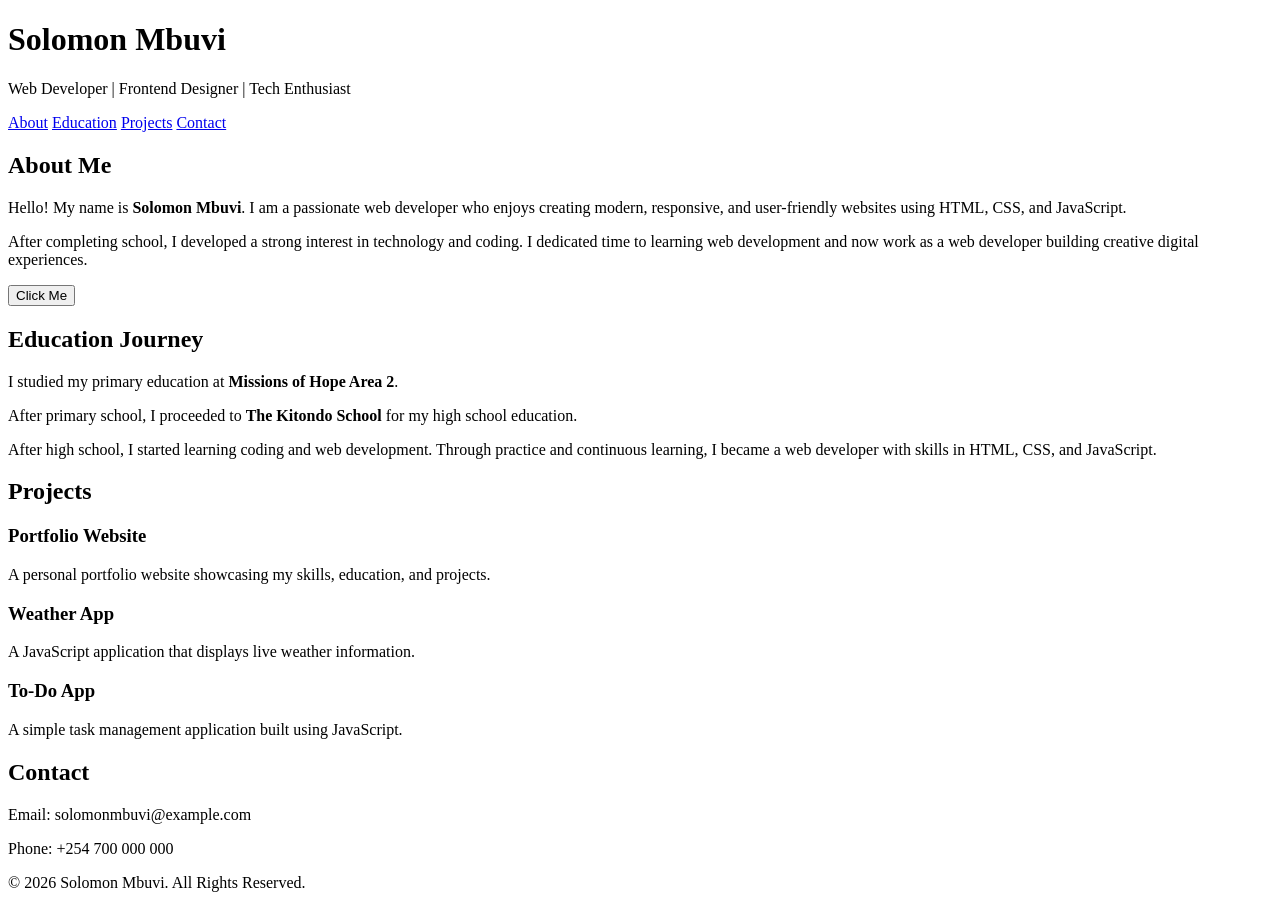
==== portifolio.html @ 080a1c11 "Add files via upload" ====
<!DOCTYPE html>
<html lang="en">
<head>
  <meta charset="UTF-8" />
  <meta name="viewport" content="width=device-width, initial-scale=1.0"/>
  <title>Solomon Mbuvi | Portfolio</title>
<link rel="stylesheet" href="portifolio.css">
</head>
  

<body>

  <header>
    <h1>Solomon Mbuvi</h1>
    <p>Web Developer | Frontend Designer | Tech Enthusiast</p>
  </header>

  <nav>
    <a href="#about">About</a>
    <a href="#education">Education</a>
    <a href="#projects">Projects</a>
    <a href="#contact">Contact</a>
  </nav>

  <section id="about">
    <h2>About Me</h2>

    <div class="card">
      <p>
        Hello! My name is <strong>Solomon Mbuvi</strong>. I am a passionate
        web developer who enjoys creating modern, responsive, and user-friendly
        websites using HTML, CSS, and JavaScript.
      </p>

      <p style="margin-top: 15px;">
        After completing school, I developed a strong interest in technology
        and coding. I dedicated time to learning web development and now work
        as a web developer building creative digital experiences.
      </p>

      <button onclick="showMessage()">Click Me</button>
    </div>
  </section>

  <section id="education">
    <h2>Education Journey</h2>

    <div class="card">
      <p>
        I studied my primary education at
        <strong>Missions of Hope Area 2</strong>.
      </p>

      <p style="margin-top: 15px;">
        After primary school, I proceeded to
        <strong>The Kitondo School</strong> for my high school education.
      </p>

      <p style="margin-top: 15px;">
        After high school, I started learning coding and web development.
        Through practice and continuous learning, I became a web developer
        with skills in HTML, CSS, and JavaScript.
      </p>
    </div>
  </section>

  <section id="projects">
    <h2>Projects</h2>

    <div class="projects">

      <div class="card">
        <h3>Portfolio Website</h3>
        <p>
          A personal portfolio website showcasing my skills, education,
          and projects.
        </p>
      </div>

      <div class="card">
        <h3>Weather App</h3>
        <p>
          A JavaScript application that displays live weather information.
        </p>
      </div>

      <div class="card">
        <h3>To-Do App</h3>
        <p>
          A simple task management application built using JavaScript.
        </p>
      </div>

    </div>
  </section>

  <section id="contact">
    <h2>Contact</h2>

    <div class="card">
      <p>Email: solomonmbuvi@example.com</p>
      <p>Phone: +254 700 000 000</p>
    </div>
  </section>

  <footer>
    <p>© 2026 Solomon Mbuvi. All Rights Reserved.</p>
  </footer>

  <script>
    function showMessage() {
      alert("Welcome to Solomon Mbuvi's Portfolio!");
    }
  </script>

</body>
</html>
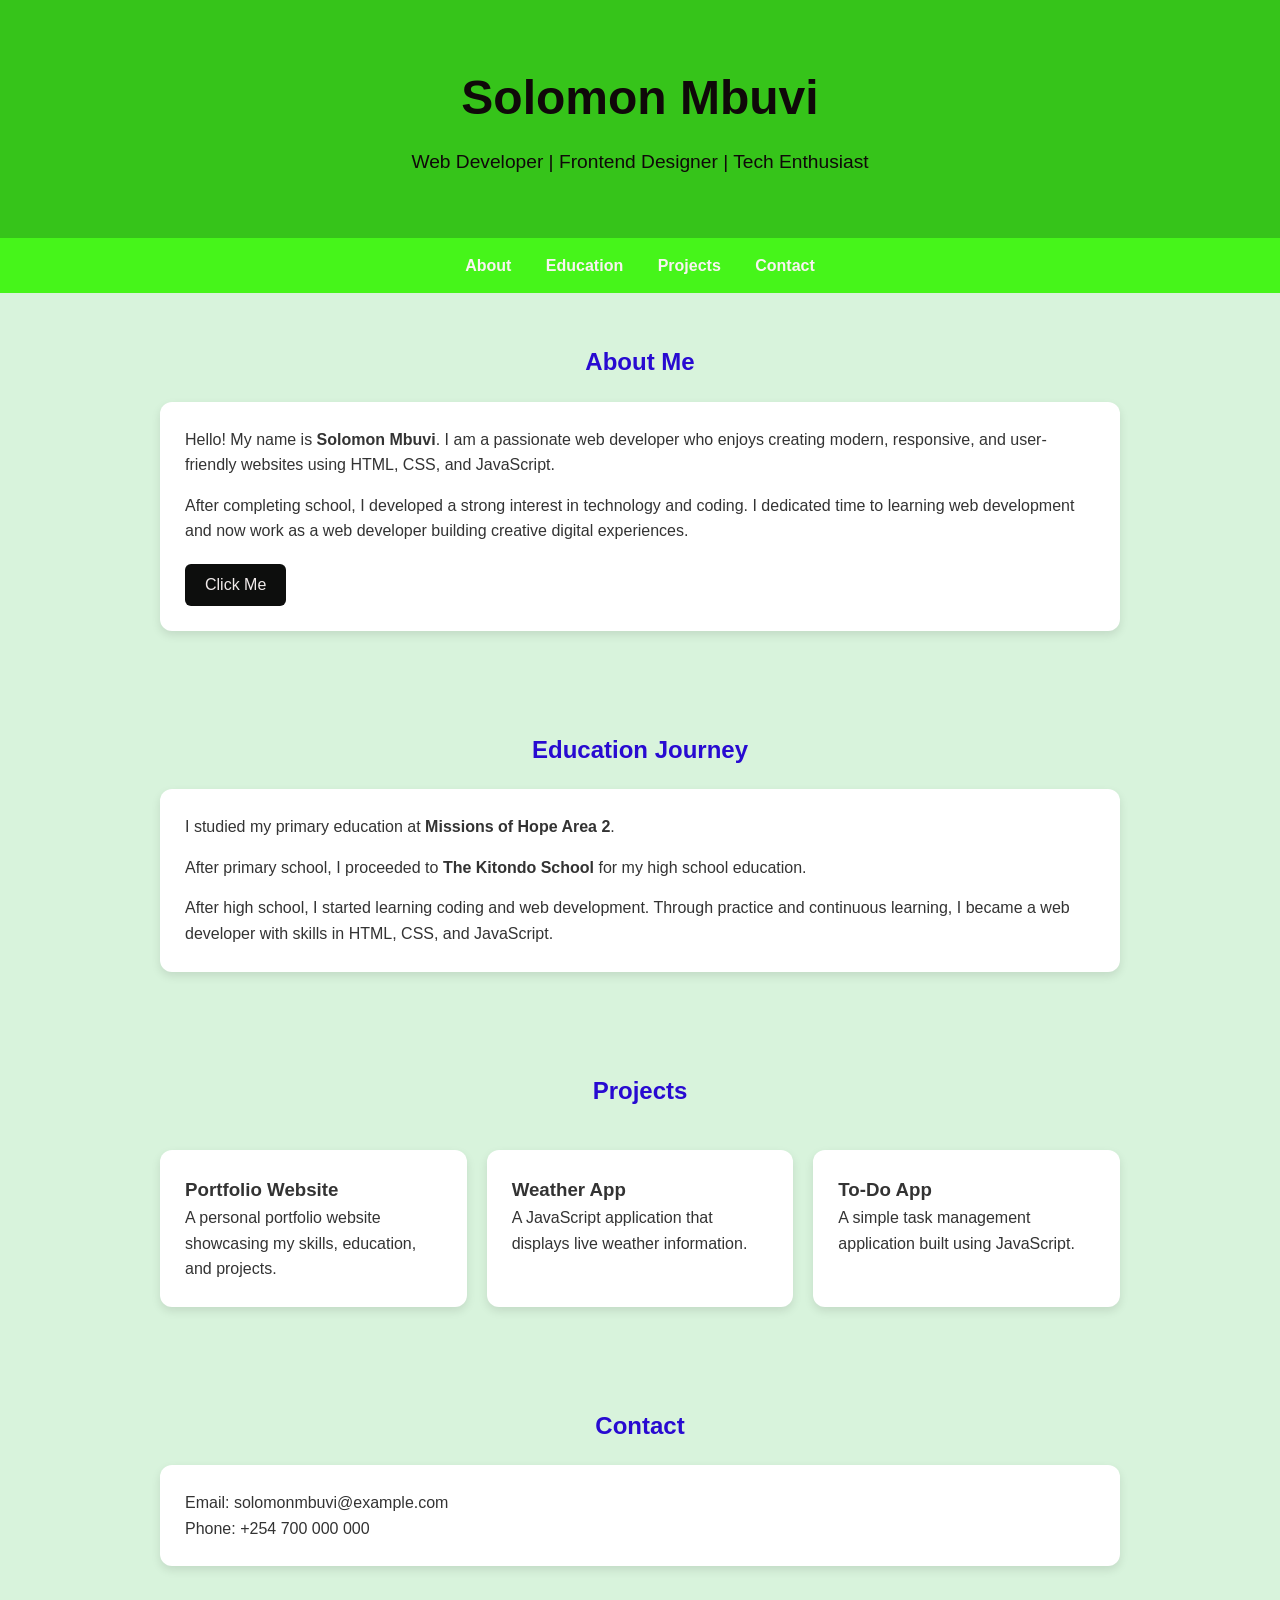
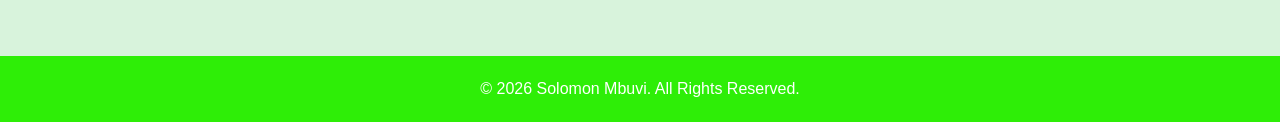
==== commit 5dbb3f8b: "Update portifolio.html" ====
--- a/portifolio.html
+++ b/portifolio.html
@@ -8,7 +8,7 @@
 </head>
   
 
-<body>
+<body> 
 
   <header>
     <h1>Solomon Mbuvi</h1>
@@ -114,4 +114,4 @@
   </script>
 
 </body>
-</html>+</html>
--- a/portifolio.css
+++ b/portifolio.css
@@ -0,0 +1,105 @@
+/* GENERAL STYLING */
+* {
+  margin: 0;
+  padding: 0;
+  box-sizing: border-box;
+  font-family: Arial, sans-serif;
+} 
+
+/* BODY */
+body {
+  background-color: #d8f3dc; /* Light Green Background */
+  color: #333;
+  line-height: 1.6;
+}
+
+/* HEADER */
+header {
+  background: #36c41a;
+  color: rgb(15, 9, 9);
+  text-align: center;
+  padding: 60px 20px;
+}
+
+header h1 {
+  font-size: 3rem;
+  margin-bottom: 10px;
+}
+
+header p {
+  font-size: 1.2rem;
+}
+
+/* NAVIGATION */
+nav {
+  background: #46f51a;
+  padding: 15px;
+  text-align: center;
+}
+
+nav a {
+  color: rgb(250, 242, 242);
+  text-decoration: none;
+  margin: 0 15px;
+  font-weight: bold;
+  transition: 0.3s;
+}
+
+nav a:hover {
+  color: #2be705;
+}
+
+/* SECTIONS */
+section {
+  max-width: 1000px;
+  margin: auto;
+  padding: 50px 20px;
+}
+
+h2 {
+  color: #280ad1;
+  margin-bottom: 20px;
+  text-align: center;
+}
+
+/* CARD DESIGN */
+.card {
+  background: white;
+  padding: 25px;
+  margin-top: 20px;
+  border-radius: 12px;
+  box-shadow: 0 4px 10px rgba(0, 0, 0, 0.1);
+}
+
+/* PROJECT GRID */
+.projects {
+  display: grid;
+  grid-template-columns: repeat(auto-fit, minmax(250px, 1fr));
+  gap: 20px;
+}
+
+/* BUTTON */
+button {
+  margin-top: 20px;
+  padding: 12px 20px;
+  background: #0d0e0d;
+  color: rgb(240, 234, 234);
+  border: none;
+  border-radius: 6px;
+  cursor: pointer;
+  font-size: 1rem;
+  transition: 0.3s;
+}
+
+button:hover {
+  background: #0ef00e;
+}
+
+/* FOOTER */
+footer {
+  background: #2eee07;
+  color: white;
+  text-align: center;
+  padding: 20px;
+  margin-top: 40px;
+}
